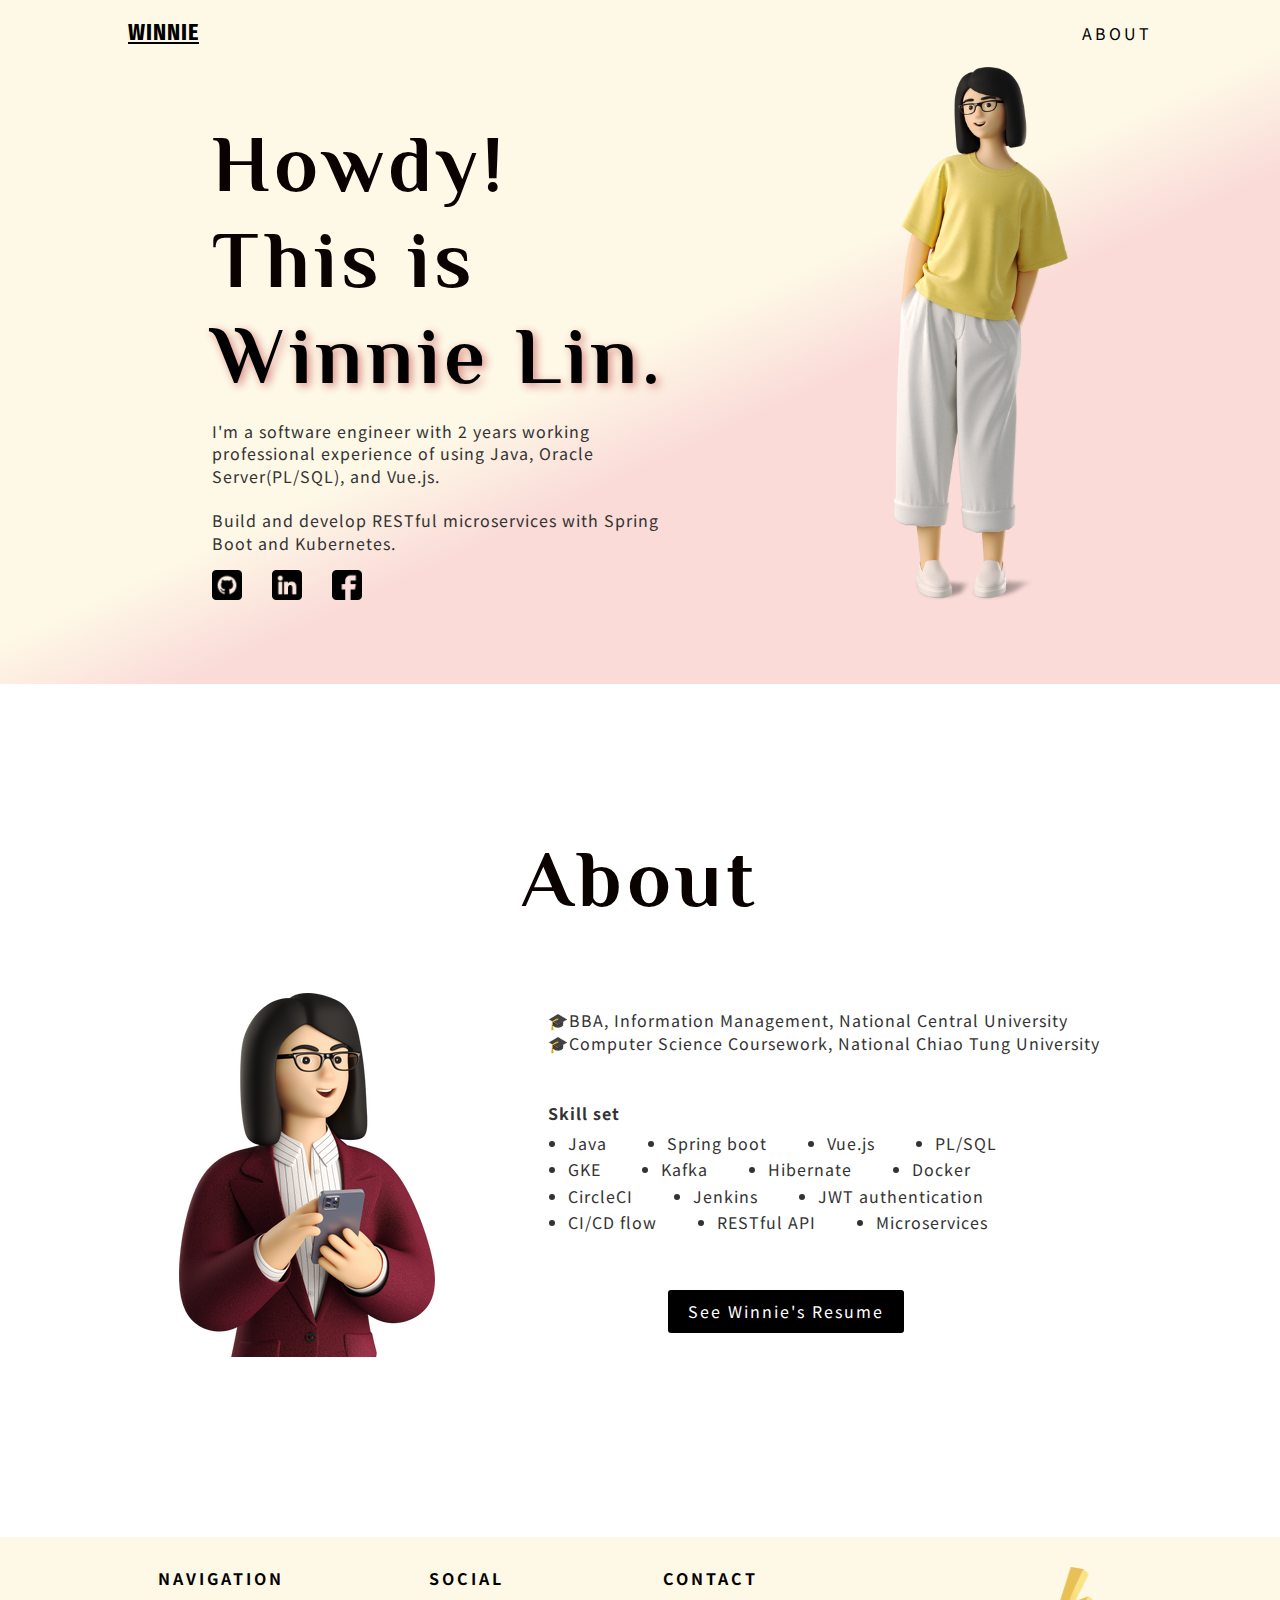
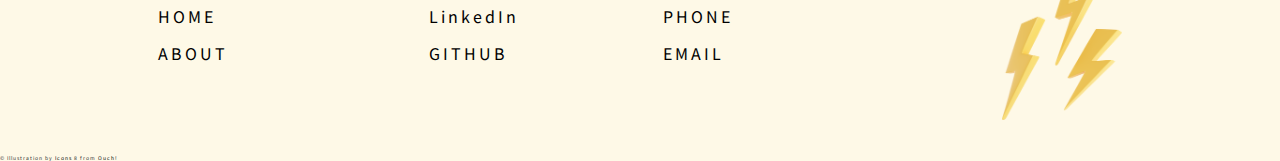
==== index.html @ a47c51d3 "Add files via upload" ====
<!DOCTYPE html>
<html lang="en">
<head>
    <meta charset="UTF-8">
    <title>Winnie's website</title>
    <link rel="apple-touch-icon" sizes="180x180" href="/apple-touch-icon.png">
    <link rel="icon" type="image/png" sizes="32x32" href="/favicon-32x32.png">
    <link rel="icon" type="image/png" sizes="16x16" href="/favicon-16x16.png">
    <link rel="manifest" href="/site.webmanifest">
    <link rel="stylesheet" href="css/style.css">
    <link rel="shortcut icon" type="image/x-icon" href="favicon.ico" />
</head>

<body>
<main>
    <section class="primary">
        <header id="home">
            <div id="header-content" class="header-content wrapper-content">
                <h1 class="logo">WINNIE</h1>
                <nav class="header-nav">
                    <a href="#about" class="link-text">ABOUT</a>
                    <!--                    <a href="#work" class="link-text">WORKS</a>-->
                </nav>
            </div>
        </header>
        <div class="primary-content wrapper-content">
            <div class="wrapper-primary-text">
                <div class="primary-title title">Howdy!<br>This is<br><span class="title">Winnie
                    Lin.</span></div>
                <p>I'm a software engineer with 2 years working professional experience of using
                    Java, Oracle Server(PL/SQL), and Vue.js. <br><br>Build and develop RESTful microservices with Spring
                    Boot and Kubernetes.</p>
                <div class="primary-social">
                    <a href="//github.com/WinnieLinshi" target="_blank">
                        <img class="icon" src="assets/images/github.png"></a>
                    <a href="//www.linkedin.com/in/winnielin2949/" target="_blank">
                        <img class="icon" src="assets/images/linkedin.png"></a>
                    <a href="//www.facebook.com/WinnieLin0618" target="_blank">
                        <img class="icon" src="assets/images/facebook.png"></a>
                </div>
            </div>
            <img class="portrait-img" src="assets/images/portrait.png">
        </div>
    </section>

    <section class="about">
        <div class="secondary-content wrapper-content">
            <h2 id="about" class="secondary-title title">About</h2>
            <div class="wrapper-about">
                <img src="assets/images/professional-look.png">
                <div class="wrapper-about-text">
                    <p>‍🎓BBA, Information Management, National Central University
                        <br> 🎓Computer Science Coursework, National Chiao Tung University
                    </p>
                    <br>
                    <div class="about-title">Skill set</div>
                    <ul class="about-skill-list">
                        <li class="about-skill-item">Java</li>
                        <li class="about-skill-item">Spring boot</li>
                        <li class="about-skill-item">Vue.js</li>
                        <li class="about-skill-item">PL/SQL</li>
                        <li class="about-skill-item">GKE</li>
                        <li class="about-skill-item">Kafka</li>
                        <li class="about-skill-item">Hibernate</li>
                        <li class="about-skill-item">Docker</li>
                        <li class="about-skill-item">CircleCI</li>
                        <li class="about-skill-item">Jenkins</li>
                        <li class="about-skill-item">JWT authentication</li>
                        <li class="about-skill-item">CI/CD flow</li>
                        <li class="about-skill-item">RESTful API</li>
                        <li class="about-skill-item">Microservices</li>
                    </ul>
                    <a href="//drive.google.com/file/d/1_EqpmW0ChCpFrx5BSsvhxaWi2r423ak_/view?usp=sharing"
                       target="_blank" class="about-link-button link-button">See Winnie's Resume</a>
                </div>
            </div>
        </div>
    </section>
</main>
<footer>
    <div class="footer-content wrapper-content">
        <nav>
            <div class="footer-nav-list">
                <div class="footer-nav-list-title">NAVIGATION</div>
                <a href="#home" class="footer-nav-list-text link-text">HOME</a>
                <a href="#about" class="footer-nav-list-text link-text">ABOUT</a>
                <!--                <a href="" class="footer-nav-list-text link-text">WORKS</a>-->
            </div>
            <div class="footer-nav-list">
                <div class="footer-nav-list-title">SOCIAL</div>
                <a href="//www.linkedin.com/in/winnielin2949/" target="_blank" class="footer-nav-list-text link-text">LinkedIn</a>
                <a href="//github.com/WinnieLinshi" target="_blank" class="footer-nav-list-text link-text">GITHUB</a>

            </div>
            <div class="footer-nav-list">
                <div class="footer-nav-list-title">CONTACT</div>
                <a href="tel:0906182355" class="footer-nav-list-text link-text">PHONE</a>
                <a href="mailto:linw2949@gmail.com" class="footer-nav-list-text link-text">EMAIL</a>
            </div>
        </nav>
        <div>
            <img class="footer-img" src="assets/images/lightnings.png">
        </div>
    </div>
    <div class="footer-license">© Illustration by <a href="https://icons8.com/illustrations/author/zD2oqC8lLBBA">Icons
        8</a> from <a href="https://icons8.com/illustrations">Ouch!</a></div>
</footer>
</body>
</html>
---- css/style.css ----
@import url("https://fonts.googleapis.com/css2?family=Noto+Sans+TC:wght@400;500;700&family=Fira+Sans+Extra+Condensed:ital,wght@1,700&family=Philosopher:wght@700&display=swap");

body {
    margin: 0;
    font-family: "Noto sans TC", sans-serif;
    letter-spacing: 1px;
    color: #333;
    line-height: 1.4;
}

a {
    text-decoration: none;
    color: #000;
}

.wrapper-content {
    box-sizing: border-box;
    position: relative;
    width: 100%;
    max-width: 1024px;
    margin: 0 auto;
}
.footer-license{
    font-size: 5px;
}

.primary {
    background-image: linear-gradient(155deg, #FEF9E7 50%, #FADBD8 60%);
}

.not-found-primary{
    background-color: #f1ccb8;
}
/*footer {*/
/*    background-image: linear-gradient(155deg, #FEF9E7 50%, #FADBD8 60%);*/
/*}*/

footer {
    background-color: #FEF9E7;
}

.header-content {
    width: 100%;
    display: flex;
    justify-content: space-between;
    align-items: center;
}

.logo {
    font-family: "Fira Sans Extra Condensed", sans-serif;
    color: #000;
    font-size: 24px;
    text-decoration: underline;
}

.header-nav {
    display: flex;
    justify-content: space-between;
}

.link-text {
    letter-spacing: 3px;
}

.link-text:hover {
    transition: all 0.3s;
    color: #CD6155;
}

@media screen and (max-width: 767px) {
    /* header {
      position: fixed;
      z-index: 10;
      width: 100%;
    } */
    .header-content {
        transition: background-color 0.2s;
    }

    .wrapper-hamburger {
        height: 15px;
        display: flex;
        flex-direction: column;
        justify-content: space-between;
        cursor: pointer;
    }

    .cross-button {
        width: 30px;
        height: 3px;
        background-color: #333;
        transition: all 0.2s;
    }

    .header-nav {
        display: none;
    }

    .header-content_active {
        background-color: #333;
        height: 100vh;
        display: flex;
        flex-wrap: wrap;
        justify-content: space-between;
        align-content: flex-start;
        align-items: center;
        padding-bottom: 20px;
    }

    .header-content_active .header-nav {
        width: 100%;
        display: flex;
        flex-direction: column;
        align-items: center;
        margin-top: 20vh;
    }

    .header-content_active .logo {
        color: white;
    }

    .header-content_active .link-text {
        color: white;
        font-size: 36px;
        margin-bottom: 50px;
    }

    .header-content_active .wrapper-hamburger {
        height: 30px;
        justify-content: center;
    }

    .header-content_active .cross-button {
        background-color: white;
    }

    .header-content_active .cross-button-top {
        transform: rotate(45deg) translateY(2px);
    }

    .header-content_active .cross-button-bottom {
        transform: rotate(-45deg) translateY(-2px);
    }
}

/* primary */

.primary-content {
    display: flex;
    justify-content: center;
    align-items: center;
    padding-bottom: 80px;
    padding-left: 30px;
    padding-right: 30px;
}

.wrapper-primary-text {
    width: 50%;
}

.portrait-img {
    padding-left: 200px;
    width: 18%;
    height: 100%;
}

.not-found-img{
    padding-right: 100px;
    width: 20%;
}

.icon {
    width: 30px;
    height: 30px;
}

.title {
    font-family: "Philosopher";
    font-weight: bold;
    letter-spacing: 5px;
    line-height: 1.2;
    color: #0A0200;
}

img:hover {
    opacity:0.2;
}

.primary-title {
    font-size: 80px;
    margin-top: 50px;
}

.primary-title > span {
    color: #000;
    text-shadow: 3px 3px 10px #D98880
}

.link-button {
    display: inline-block;
    letter-spacing: 2px;
    background-color: #000;
    color: white;
    border-radius: 3px;
    padding: 10px 20px;
}

.link-button:hover {
    background-color: #7B241C;
    transition: all 0.3s;
}

.primary-link-button {
    margin-bottom: 40px;
}

.primary-social {
    width: 150px;
    display: flex;
    justify-content: space-between;
    align-items: center;
}

@media screen and (max-width: 1023px) and (min-width: 768px) {
    .primary-content {
        padding-bottom: 0;
    }

    .wrapper-primary-text {
        width: 50%;
        padding-bottom: 80px;
    }

    .portrait-img {
        width: 50%;
        align-self: flex-end;
    }
}

@media screen and (max-width: 767px) {
    .primary-content {
        flex-direction: column;
        padding-bottom: 0;
        padding-top: 70px;
    }

    .wrapper-primary-text {
        width: 90%;
    }

    .primary-title {
        font-size: 48px;
    }

    .primary-social {
        display: none;
    }

    .portrait-img {
        width: 80%;
        align-self: center;
    }
}

/* selected works */

.secondary-content {
    padding-top: 80px;
    padding-bottom: 80px;
    display: flex;
    flex-direction: column;
    align-items: center;
}

.wrapper-selected-works {
    width: 95%;
    display: flex;
    justify-content: space-between;
}

.secondary-title {
    font-size: 80px;
}

.work-title {
    font-size: 24px;
    margin-top: 20px;
    margin-bottom: 10px;
}

.work-position {
    height: 46px;
    color: #777;
    margin-bottom: 10px;
}

.work-link-button {
    margin-top: 30px;
    margin-bottom: 20px;
}

.work-link {
    text-decoration: underline;
    font-weight: bold;
    letter-spacing: 2px;
}

@media screen and (max-width: 1023px) and (min-width: 768px) {
    .wrapper-selected-works {
        width: 600px;
        flex-direction: column;
        justify-content: flex-start;
    }

    .wrapper-work {
        display: flex;
        margin-bottom: 50px;
    }

    .wrapper-work-text {
        display: flex;
        flex-direction: column;
        align-items: flex-start;
        margin-left: 30px;
    }

    .work-title {
        margin-top: 0;
    }
}

@media screen and (max-width: 767px) {
    .secondary-title {
        font-size: 28px;
    }

    .wrapper-selected-works {
        width: 300px;
        flex-direction: column;
    }

    .work-title {
        font-size: 20px;
    }

    .wrapper-work {
        margin-bottom: 50px;
    }
}

/* about */

.wrapper-about {
    width: 90%;
    display: flex;
    align-items: flex-start;
    justify-content: space-between;
}

.wrapper-about-text {
    width: 60%;
}

.about-title {
    font-weight: bold;
    margin-top: 10px;
}

.about-skill-list {
    display: flex;
    flex-wrap: wrap;
    margin: 5px 0;
    padding-left: 20px;
}

.about-skill-item {
    margin: 2px 60px 2px 0;
}

.about-link-button {
    margin-top: 50px;
    margin-left: 120px;
}

@media screen and (max-width: 1023px) and (min-width: 768px) {
    .wrapper-about {
        max-width: 820px;
        width: 90%;
    }
}

@media screen and (max-width: 767px) {
    .wrapper-about {
        width: 95%;
        flex-direction: column;
        align-items: center;
        justify-content: flex-start;
    }

    .wrapper-about-text {
        width: 80%;
        margin-top: 50px;
    }
}

/* footer */

footer {
    margin-top: 100px;
}

.footer-content {
    padding: 30px;
    display: flex;
    justify-content: space-between;
}

footer nav {
    width: 600px;
    display: flex;
    justify-content: space-between;
}

.footer-nav-list {
    color: #000;
    display: flex;
    flex-direction: column;
}

.footer-img {
    width: 120px;
}

.footer-nav-list-title {
    font-weight: bold;
    margin-bottom: 15px;
    letter-spacing: 3px;
}

.footer-nav-list-text {
    margin-bottom: 15px;
}

@media screen and (max-width: 1023px) and (min-width: 768px) {
    .footer-content {
        flex-direction: column;
        justify-content: flex-start;
        width: fit-content;
    }

    footer nav {
        margin-top: 30px;
    }
}

@media screen and (max-width: 767px) {
    .footer-content {
        width: 100%;
        flex-direction: column;
        justify-content: flex-start;
    }

    footer nav {
        width: 100%;
        flex-direction: column;
        margin-top: 30px;
    }

    .footer-nav-list {
        margin-top: 30px;
    }
}
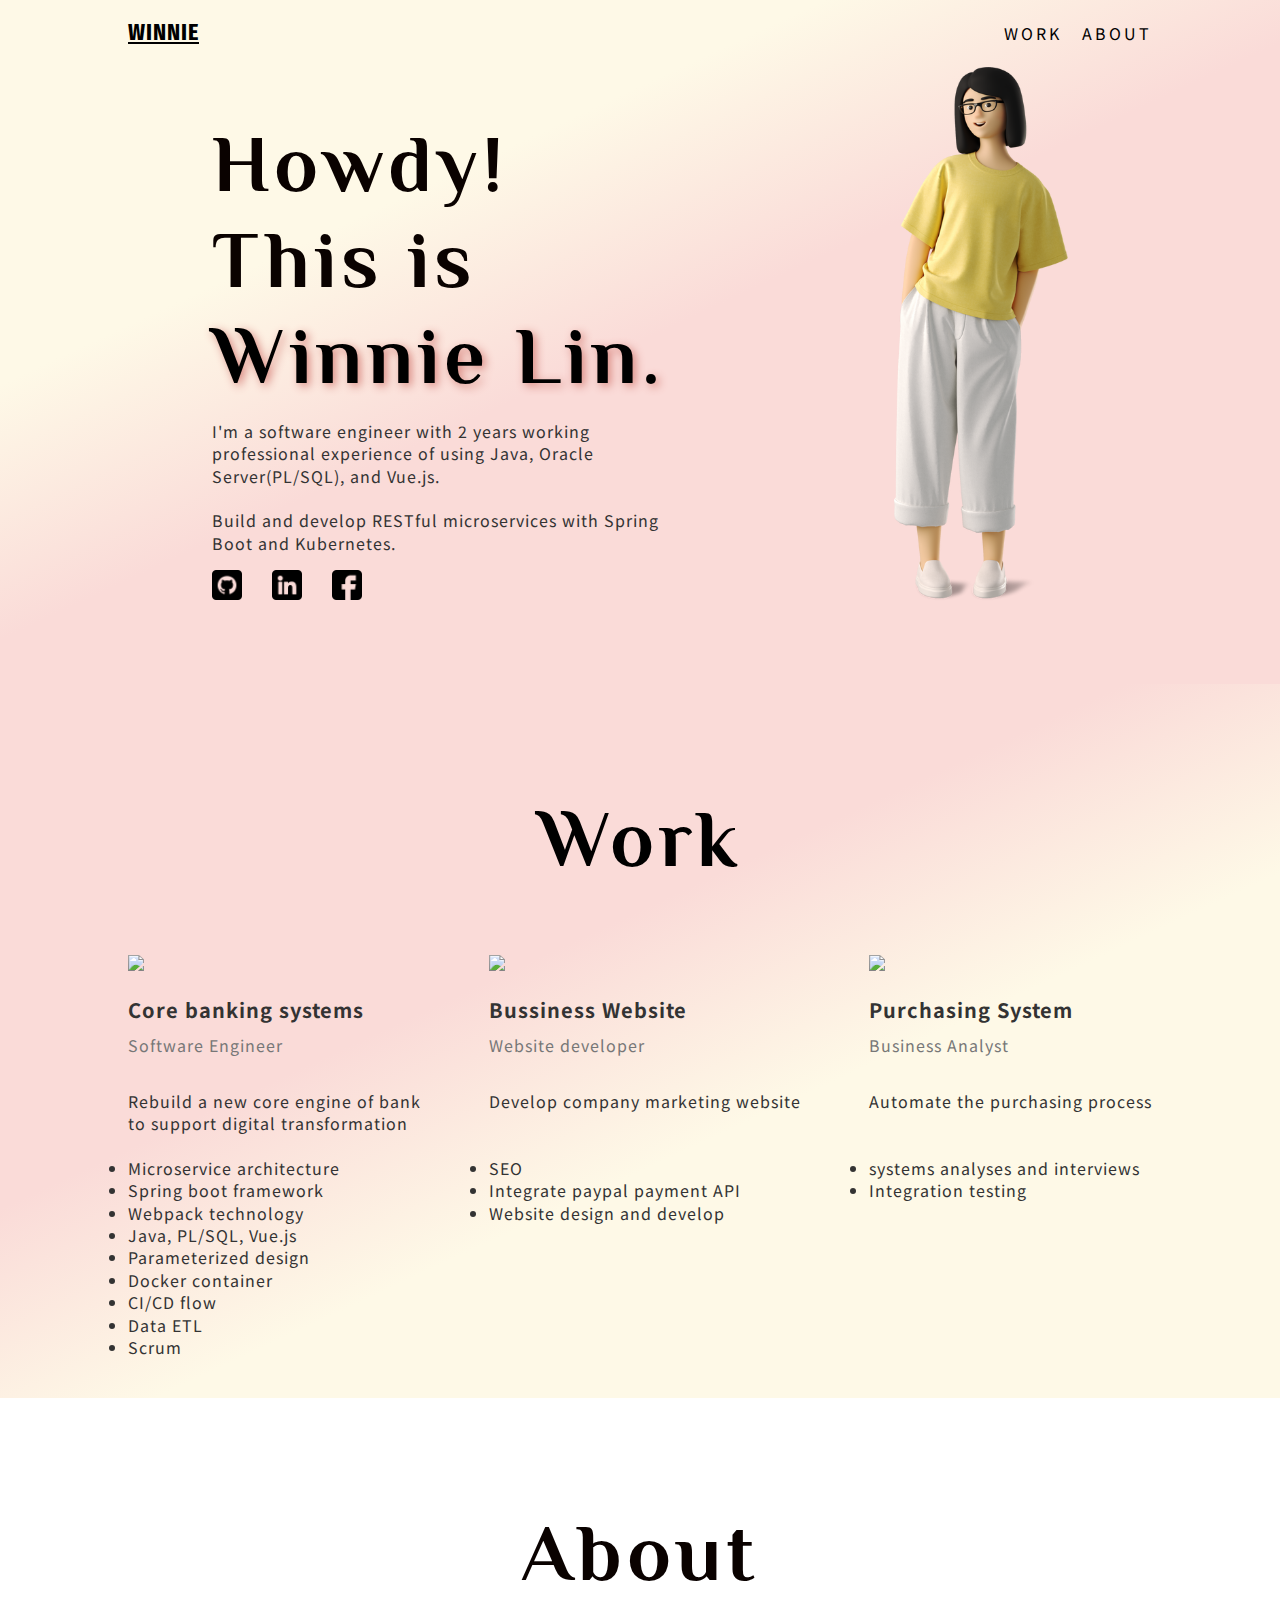
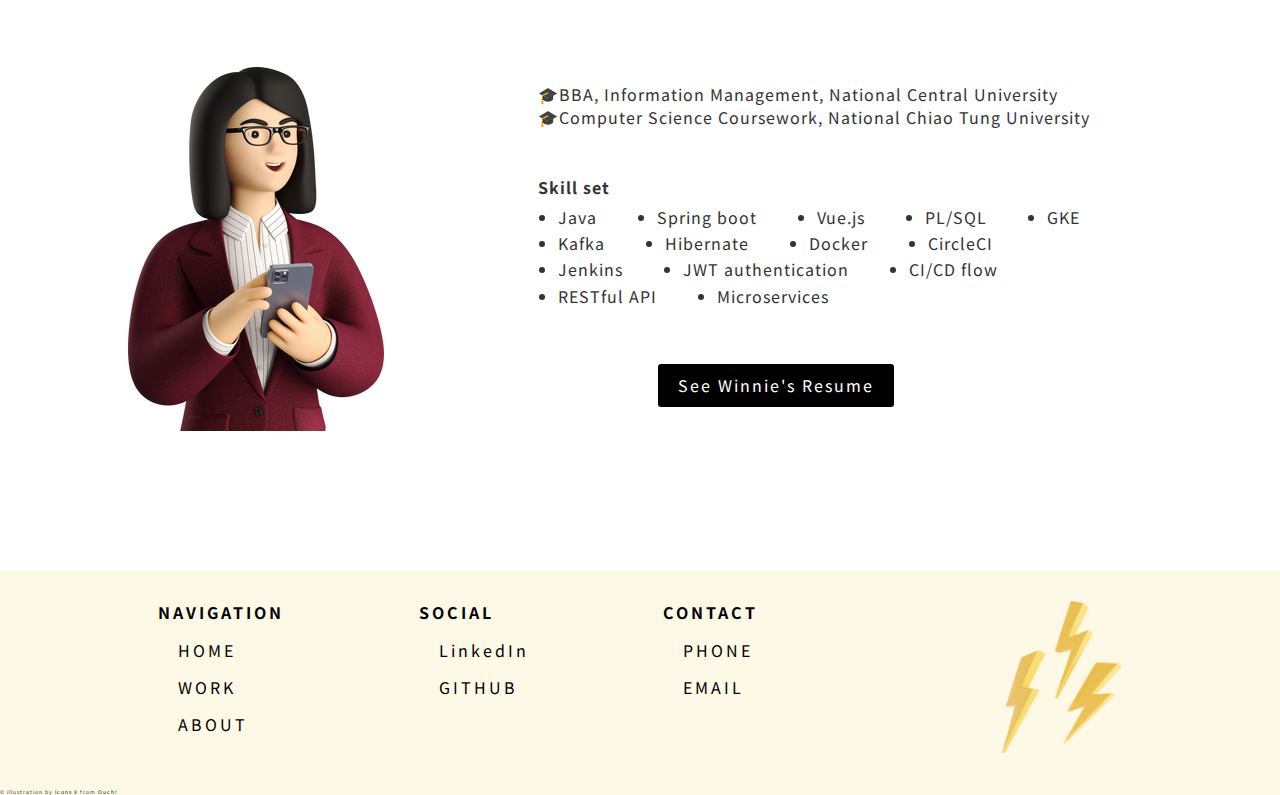
==== commit 921f7480: "Add files via upload" ====
--- a/index.html
+++ b/index.html
@@ -6,9 +6,8 @@
     <link rel="apple-touch-icon" sizes="180x180" href="/apple-touch-icon.png">
     <link rel="icon" type="image/png" sizes="32x32" href="/favicon-32x32.png">
     <link rel="icon" type="image/png" sizes="16x16" href="/favicon-16x16.png">
-    <link rel="manifest" href="/site.webmanifest">
     <link rel="stylesheet" href="css/style.css">
-    <link rel="shortcut icon" type="image/x-icon" href="favicon.ico" />
+    <link rel="shortcut icon" type="image/x-icon" href="favicon.ico"/>
 </head>
 
 <body>
@@ -18,8 +17,8 @@
             <div id="header-content" class="header-content wrapper-content">
                 <h1 class="logo">WINNIE</h1>
                 <nav class="header-nav">
+                    <a href="#work" class="link-text">WORK</a>
                     <a href="#about" class="link-text">ABOUT</a>
-                    <!--                    <a href="#work" class="link-text">WORKS</a>-->
                 </nav>
             </div>
         </header>
@@ -42,9 +41,58 @@
             <img class="portrait-img" src="assets/images/portrait.png">
         </div>
     </section>
-
-    <section class="about">
-        <div class="secondary-content wrapper-content">
+    <section class="work">
+        <div class="detailed-content wrapper-content">
+            <h2 id="work" class="secondary-title title">Work</h2>
+            <div class="wrapper-selected-works">
+                <div class="wrapper-work">
+                    <a href="https://www.ithome.com.tw/news/144021" target="_blank">
+                        <img class="work-img" src="assets/images/core-banking.png"></a>
+                    <div class="wrapper-work-text">
+                        <h3 class="work-title">Core banking systems</h3>
+                        <div class="work-position">Software Engineer</div>
+                        <div>Rebuild a new core engine of bank <br>to support digital transformation</div>
+                        <br>
+                        <li>Microservice architecture</li>
+                        <li>Spring boot framework</li>
+                        <li>Webpack technology</li>
+                        <li>Java, PL/SQL, Vue.js</li>
+                        <li>Parameterized design</li>
+                        <li>Docker container</li>
+                        <li>CI/CD flow</li>
+                        <li>Data ETL</li>
+                        <li>Scrum</li>
+                    </div>
+                </div>
+                <div class="wrapper-work">
+                    <a href="https://transcendadmissions.com/" target="_blank">
+                        <img class="work-img" src="assets/images/transcend-admissions.png"></a>
+                    <div class="wrapper-work-text">
+                        <h3 class="work-title">Bussiness Website</h3>
+                        <div class="work-position">Website developer</div>
+                        <div>Develop company marketing website</div>
+                        <br><br>
+                        <li>SEO</li>
+                        <li>Integrate paypal payment API</li>
+                        <li>Website design and develop</li>
+                    </div>
+                </div>
+                <div class="wrapper-work">
+                    <img class="work-img" src="assets/images/e-purchasing.png">
+                    <div class="wrapper-work-text">
+                        <h3 class="work-title">Purchasing System</h3>
+                        <div class="work-position">Business Analyst</div>
+                        <div>Automate the purchasing process</div>
+                        <br><br>
+                        <li>systems analyses and interviews</li>
+                        <li>Integration testing</li>
+                    </div>
+                </div>
+            </div>
+        </div>
+    </section>
+    <section>
+        <div class="detailed-content wrapper-content">
             <h2 id="about" class="secondary-title title">About</h2>
             <div class="wrapper-about">
                 <img src="assets/images/professional-look.png">
@@ -71,7 +119,7 @@
                         <li class="about-skill-item">Microservices</li>
                     </ul>
                     <a href="//drive.google.com/file/d/1_EqpmW0ChCpFrx5BSsvhxaWi2r423ak_/view?usp=sharing"
-                       target="_blank" class="about-link-button link-button">See Winnie's Resume</a>
+                    target="_blank" class="about-link-button link-button">See Winnie's Resume</a>
                 </div>
             </div>
         </div>
@@ -83,6 +131,7 @@
             <div class="footer-nav-list">
                 <div class="footer-nav-list-title">NAVIGATION</div>
                 <a href="#home" class="footer-nav-list-text link-text">HOME</a>
+                <a href="#work" class="footer-nav-list-text link-text">WORK</a>
                 <a href="#about" class="footer-nav-list-text link-text">ABOUT</a>
                 <!--                <a href="" class="footer-nav-list-text link-text">WORKS</a>-->
             </div>
--- a/css/style.css
+++ b/css/style.css
@@ -25,15 +25,16 @@
 }
 
 .primary {
-    background-image: linear-gradient(155deg, #FEF9E7 50%, #FADBD8 60%);
+    background-image: linear-gradient(155deg, #FEF9E7 30%, #FADBD8 50%);
+}
+
+.work {
+    background-image: linear-gradient(155deg, #FADBD8 40%, #FEF9E7 60%);
 }
 
 .not-found-primary{
     background-color: #f1ccb8;
 }
-/*footer {*/
-/*    background-image: linear-gradient(155deg, #FEF9E7 50%, #FADBD8 60%);*/
-/*}*/
 
 footer {
     background-color: #FEF9E7;
@@ -60,6 +61,7 @@
 
 .link-text {
     letter-spacing: 3px;
+    margin-left: 20px;
 }
 
 .link-text:hover {
@@ -68,11 +70,6 @@
 }
 
 @media screen and (max-width: 767px) {
-    /* header {
-      position: fixed;
-      z-index: 10;
-      width: 100%;
-    } */
     .header-content {
         transition: background-color 0.2s;
     }
@@ -124,23 +121,6 @@
         font-size: 36px;
         margin-bottom: 50px;
     }
-
-    .header-content_active .wrapper-hamburger {
-        height: 30px;
-        justify-content: center;
-    }
-
-    .header-content_active .cross-button {
-        background-color: white;
-    }
-
-    .header-content_active .cross-button-top {
-        transform: rotate(45deg) translateY(2px);
-    }
-
-    .header-content_active .cross-button-bottom {
-        transform: rotate(-45deg) translateY(-2px);
-    }
 }
 
 /* primary */
@@ -172,6 +152,13 @@
 .icon {
     width: 30px;
     height: 30px;
+}
+
+.center {
+    display: flex;
+    justify-content: center;
+    align-items: center;
+    height: 200px;
 }
 
 .title {
@@ -264,16 +251,16 @@
 
 /* selected works */
 
-.secondary-content {
-    padding-top: 80px;
-    padding-bottom: 80px;
+.detailed-content {
+    padding-top: 40px;
+    padding-bottom: 40px;
     display: flex;
     flex-direction: column;
     align-items: center;
 }
 
 .wrapper-selected-works {
-    width: 95%;
+    width: 100%;
     display: flex;
     justify-content: space-between;
 }
@@ -282,8 +269,12 @@
     font-size: 80px;
 }
 
+#work{
+    color:#000000;
+}
+
 .work-title {
-    font-size: 24px;
+    font-size: 20px;
     margin-top: 20px;
     margin-bottom: 10px;
 }
@@ -321,7 +312,7 @@
         display: flex;
         flex-direction: column;
         align-items: flex-start;
-        margin-left: 30px;
+        margin: auto;
     }
 
     .work-title {
@@ -349,9 +340,8 @@
 }
 
 /* about */
-
 .wrapper-about {
-    width: 90%;
+    width: 100%;
     display: flex;
     align-items: flex-start;
     justify-content: space-between;
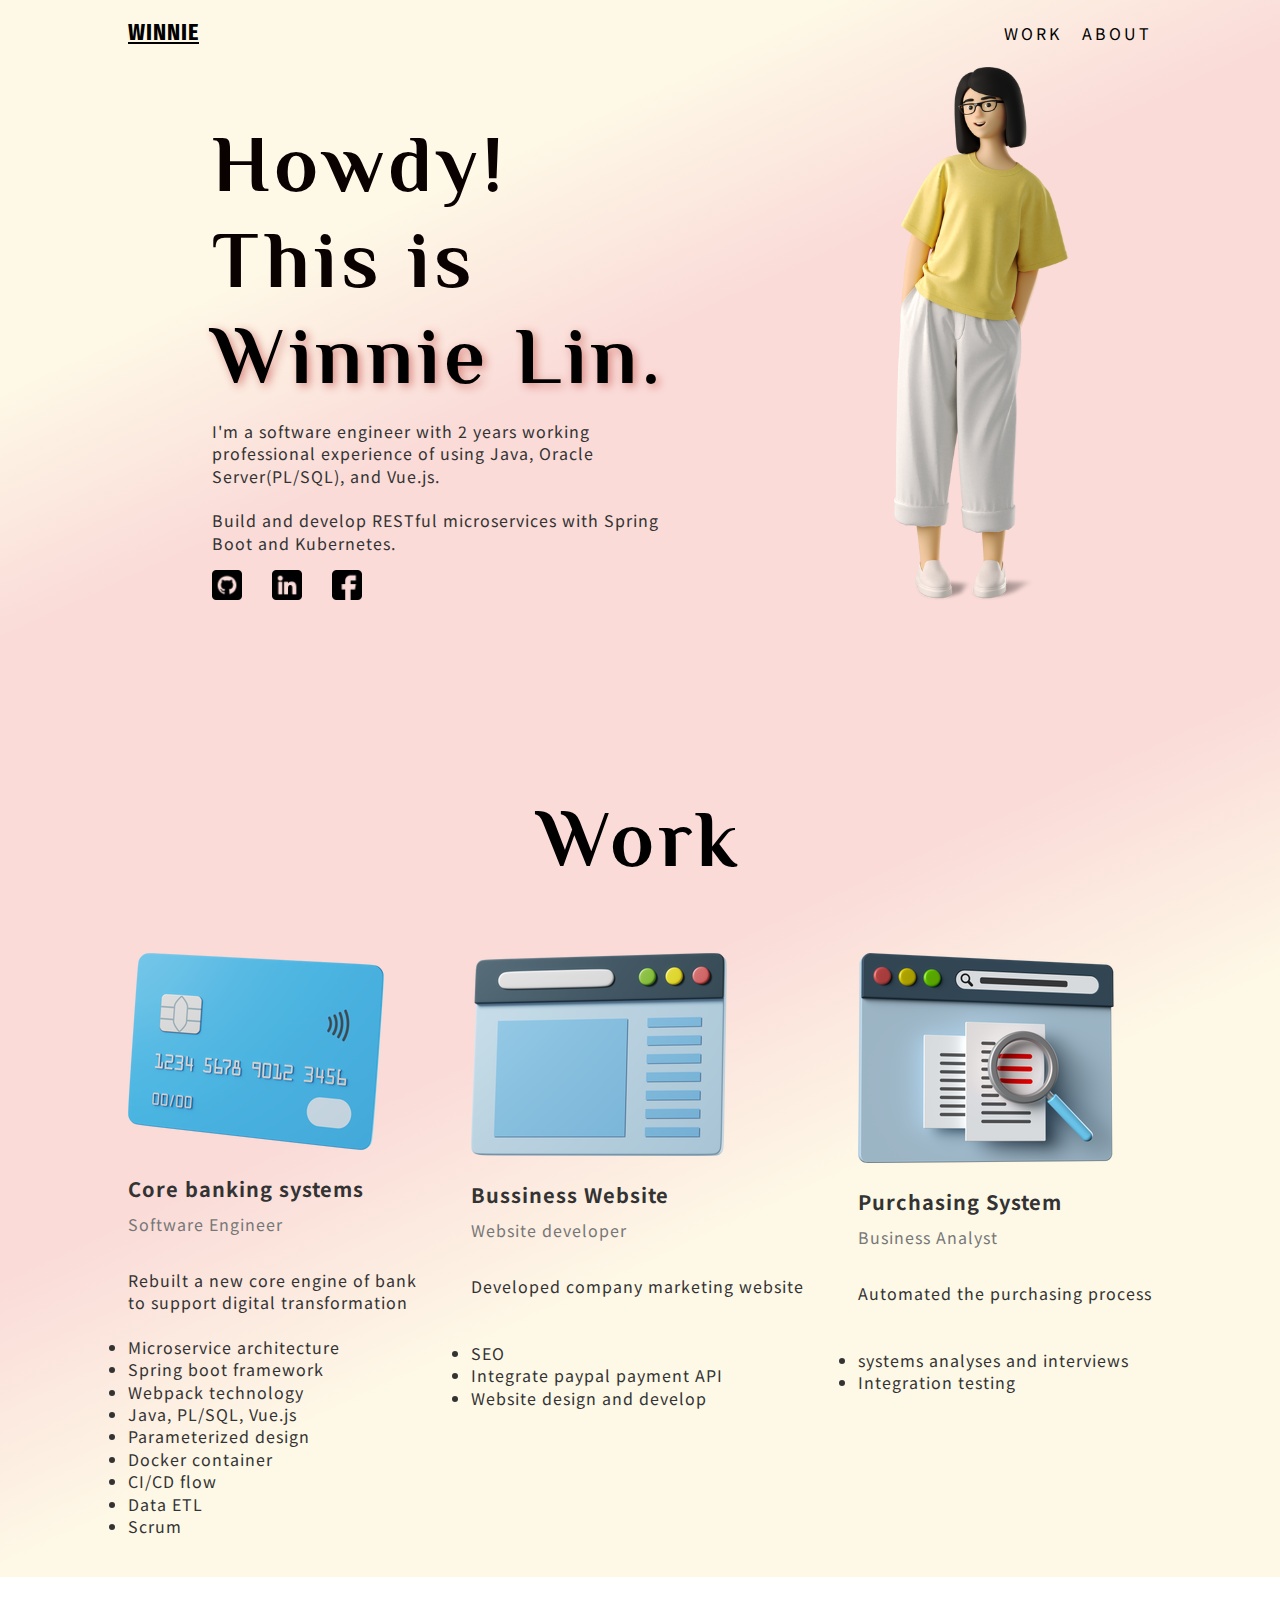
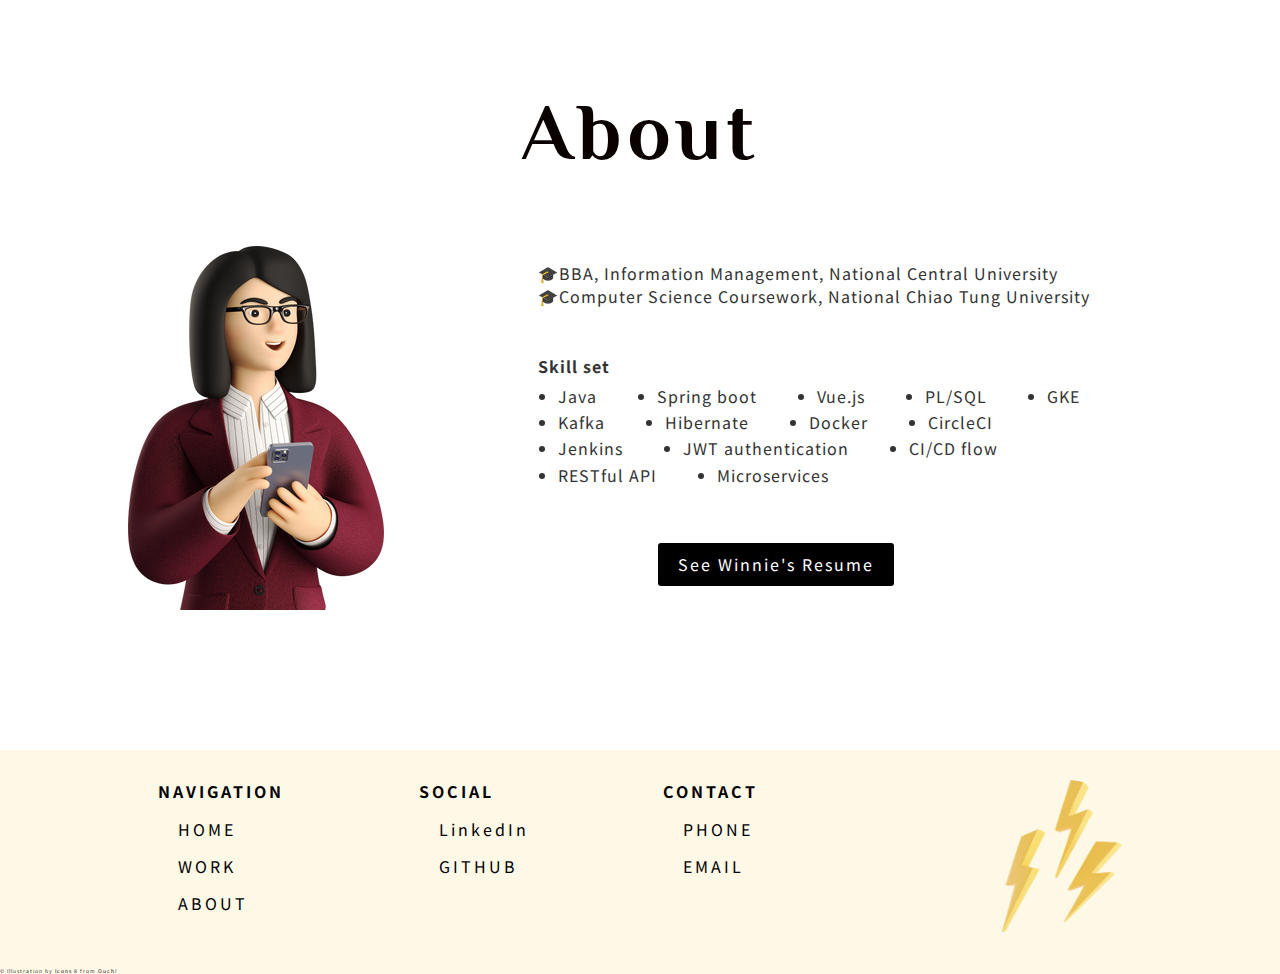
==== commit adae1b06: "Update index.html" ====
--- a/index.html
+++ b/index.html
@@ -51,7 +51,7 @@
                     <div class="wrapper-work-text">
                         <h3 class="work-title">Core banking systems</h3>
                         <div class="work-position">Software Engineer</div>
-                        <div>Rebuild a new core engine of bank <br>to support digital transformation</div>
+                        <div>Rebuilt a new core engine of bank <br>to support digital transformation</div>
                         <br>
                         <li>Microservice architecture</li>
                         <li>Spring boot framework</li>
@@ -70,7 +70,7 @@
                     <div class="wrapper-work-text">
                         <h3 class="work-title">Bussiness Website</h3>
                         <div class="work-position">Website developer</div>
-                        <div>Develop company marketing website</div>
+                        <div>Developed company marketing website</div>
                         <br><br>
                         <li>SEO</li>
                         <li>Integrate paypal payment API</li>
@@ -82,7 +82,7 @@
                     <div class="wrapper-work-text">
                         <h3 class="work-title">Purchasing System</h3>
                         <div class="work-position">Business Analyst</div>
-                        <div>Automate the purchasing process</div>
+                        <div>Automated the purchasing process</div>
                         <br><br>
                         <li>systems analyses and interviews</li>
                         <li>Integration testing</li>
@@ -155,4 +155,4 @@
         8</a> from <a href="https://icons8.com/illustrations">Ouch!</a></div>
 </footer>
 </body>
-</html>+</html>
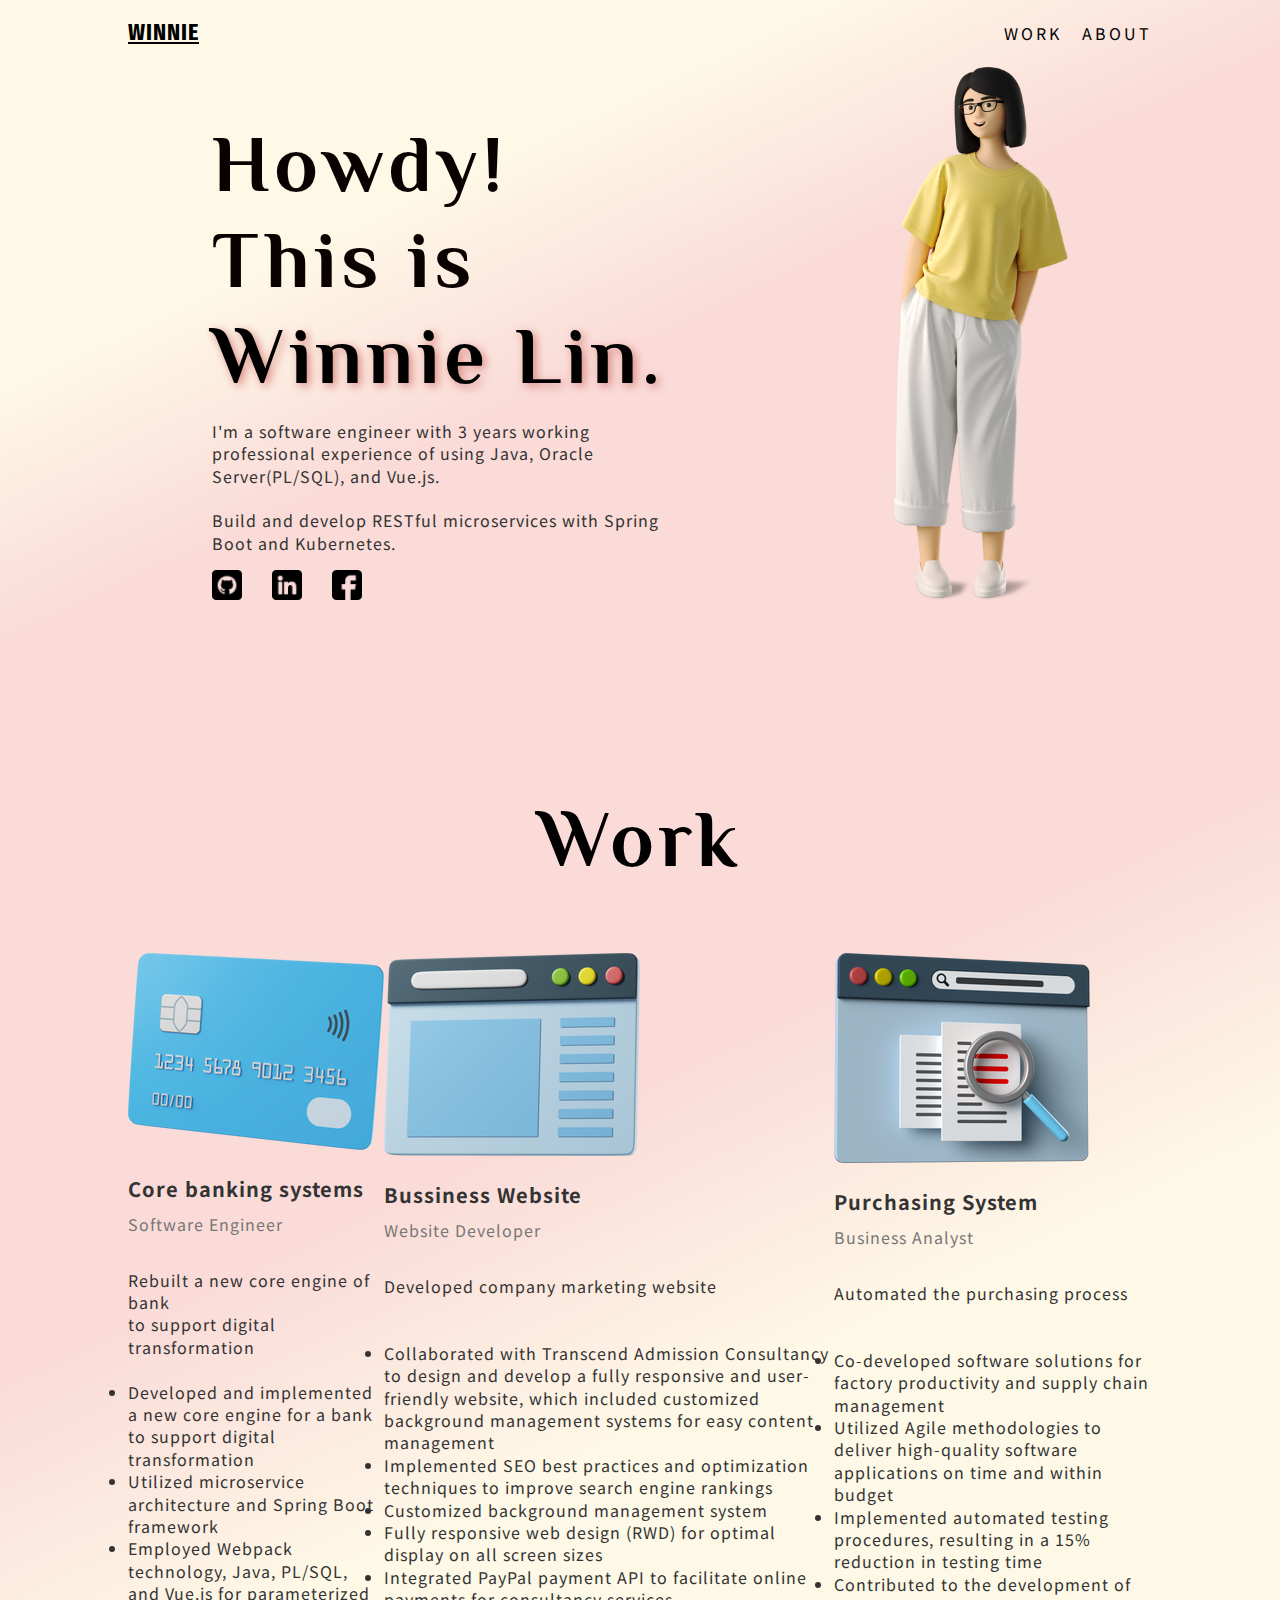
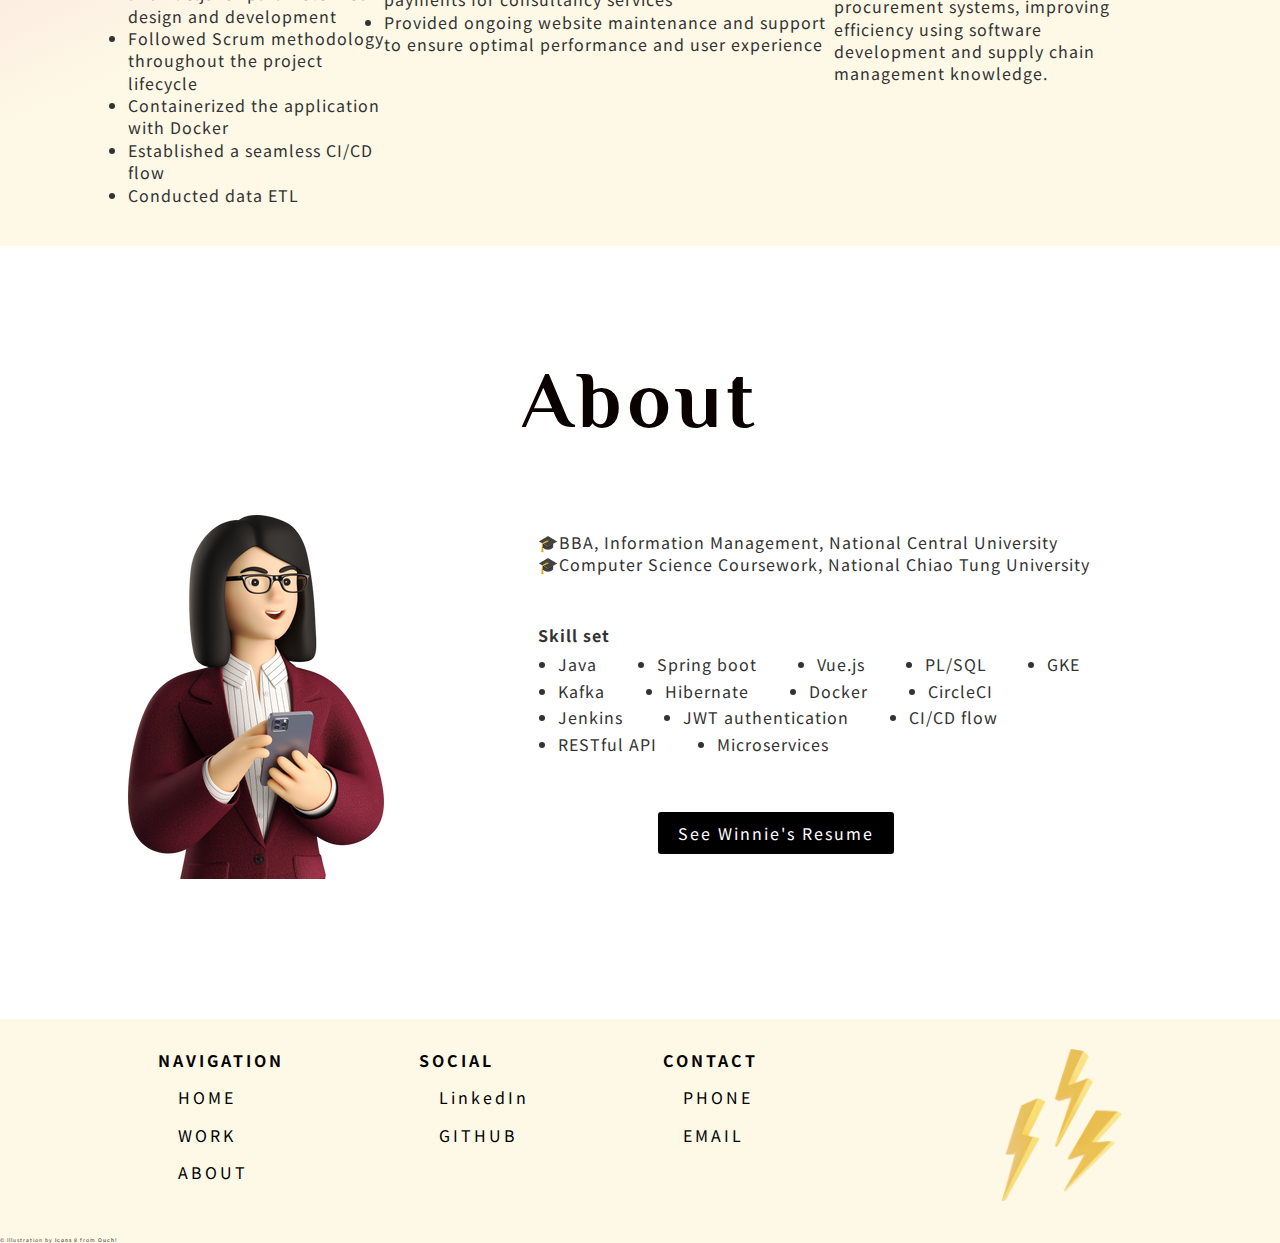
==== commit a41e101c: "update intro and wording" ====
--- a/index.html
+++ b/index.html
@@ -26,7 +26,7 @@
             <div class="wrapper-primary-text">
                 <div class="primary-title title">Howdy!<br>This is<br><span class="title">Winnie
                     Lin.</span></div>
-                <p>I'm a software engineer with 2 years working professional experience of using
+                <p>I'm a software engineer with 3 years working professional experience of using
                     Java, Oracle Server(PL/SQL), and Vue.js. <br><br>Build and develop RESTful microservices with Spring
                     Boot and Kubernetes.</p>
                 <div class="primary-social">
@@ -53,15 +53,13 @@
                         <div class="work-position">Software Engineer</div>
                         <div>Rebuilt a new core engine of bank <br>to support digital transformation</div>
                         <br>
-                        <li>Microservice architecture</li>
-                        <li>Spring boot framework</li>
-                        <li>Webpack technology</li>
-                        <li>Java, PL/SQL, Vue.js</li>
-                        <li>Parameterized design</li>
-                        <li>Docker container</li>
-                        <li>CI/CD flow</li>
-                        <li>Data ETL</li>
-                        <li>Scrum</li>
+                        <li>Developed and implemented a new core engine for a bank to support digital transformation</li>
+                        <li>Utilized microservice architecture and Spring Boot framework</li>
+                        <li>Employed Webpack technology, Java, PL/SQL, and Vue.js for parameterized design and development</li>
+                        <li>Followed Scrum methodology throughout the project lifecycle</li>
+                        <li>Containerized the application with Docker</li>
+                        <li>Established a seamless CI/CD flow</li>
+                        <li>Conducted data ETL</li>
                     </div>
                 </div>
                 <div class="wrapper-work">
@@ -69,12 +67,15 @@
                         <img class="work-img" src="assets/images/transcend-admissions.png"></a>
                     <div class="wrapper-work-text">
                         <h3 class="work-title">Bussiness Website</h3>
-                        <div class="work-position">Website developer</div>
+                        <div class="work-position">Website Developer</div>
                         <div>Developed company marketing website</div>
                         <br><br>
-                        <li>SEO</li>
-                        <li>Integrate paypal payment API</li>
-                        <li>Website design and develop</li>
+                        <li>Collaborated with Transcend Admission Consultancy to design and develop a fully responsive and user-friendly website, which included customized background management systems for easy content management</li>
+                        <li>Implemented SEO best practices and optimization techniques to improve search engine rankings</li>
+                        <li>Customized background management system</li>
+                        <li>Fully responsive web design (RWD) for optimal display on all screen sizes</li>
+                        <li>Integrated PayPal payment API to facilitate online payments for consultancy services</li>
+                        <li>Provided ongoing website maintenance and support to ensure optimal performance and user experience</li>
                     </div>
                 </div>
                 <div class="wrapper-work">
@@ -84,8 +85,10 @@
                         <div class="work-position">Business Analyst</div>
                         <div>Automated the purchasing process</div>
                         <br><br>
-                        <li>systems analyses and interviews</li>
-                        <li>Integration testing</li>
+                        <li>Co-developed software solutions for factory productivity and supply chain management</li>
+                        <li>Utilized Agile methodologies to deliver high-quality software applications on time and within budget</li>
+                        <li>Implemented automated testing procedures, resulting in a 15% reduction in testing time</li>
+                        <li>Contributed to the development of procurement systems, improving efficiency using software development and supply chain management knowledge.</li>
                     </div>
                 </div>
             </div>
